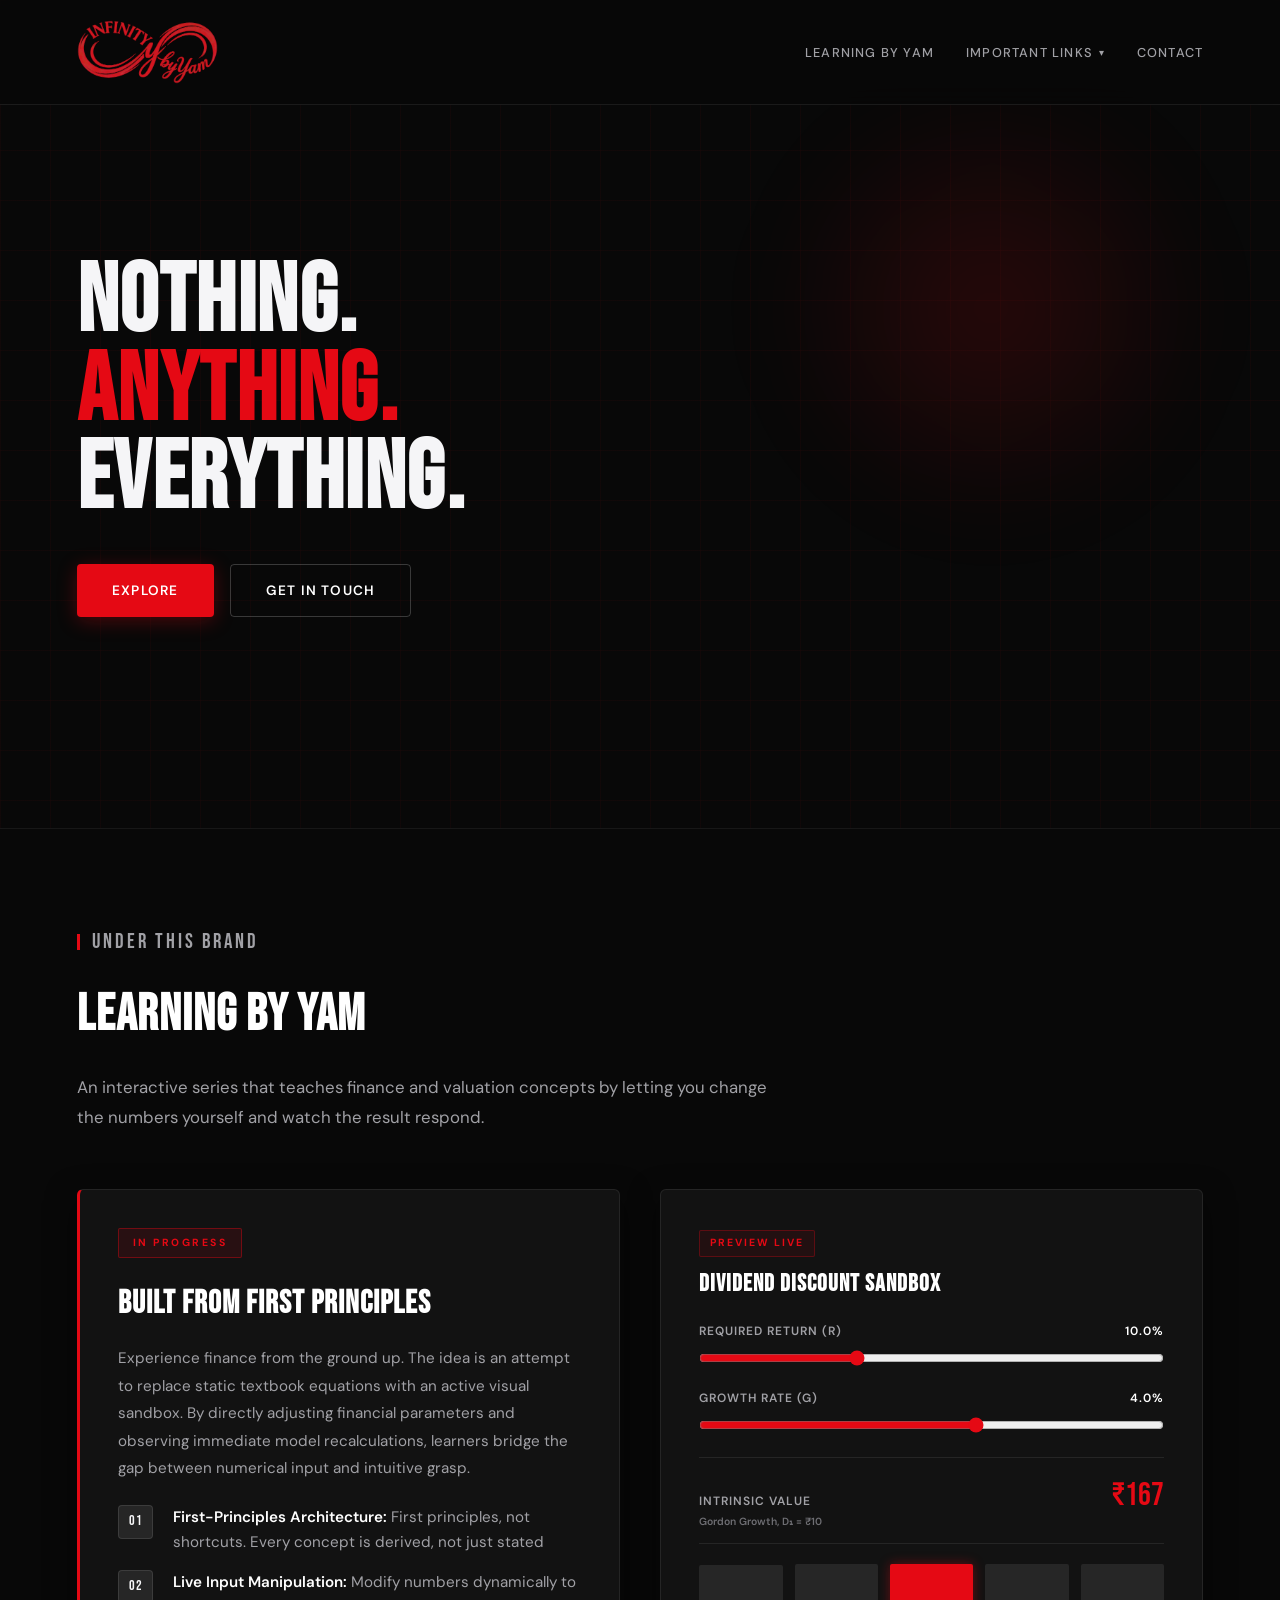
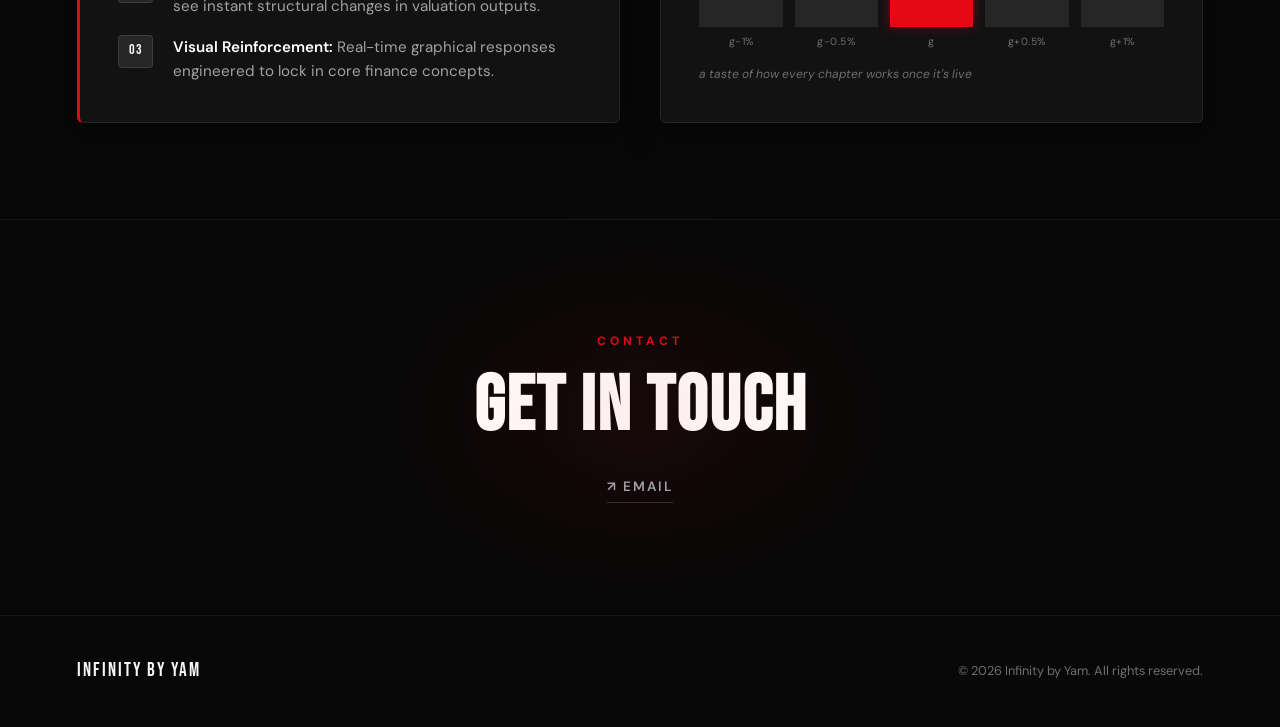
==== index.html @ 42ab6708 "Website Files" ====
<!DOCTYPE html>
<html lang="en">
<head>
<meta charset="UTF-8">
<meta name="viewport" content="width=device-width, initial-scale=1.0">
<title>Infinity by Yam</title>
<link rel="icon" type="image/png" sizes="32x32" href="favicon-32.png">
<link rel="icon" type="image/png" sizes="16x16" href="favicon-16.png">
<link rel="apple-touch-icon" sizes="180x180" href="favicon-180.png">
<link rel="preconnect" href="https://fonts.googleapis.com">
<link href="https://fonts.googleapis.com/css2?family=Bebas+Neue&family=DM+Sans:wght@300;400;500;600&display=swap" rel="stylesheet">
<style>
  *, *::before, *::after { box-sizing: border-box; margin: 0; padding: 0; }

  :root {
    --red: #E50914;
    --red-dark: #b00710;
    --black: #080808;
    --surface: #121212;
    --surface2: #1a1a1a;
    --surface3: #262626;
    --text: #f5f5f7;
    --muted: #a1a1a6;
    --faint: #6e6e73;
    color-scheme: dark;
  }

  html { scroll-behavior: smooth; scroll-padding-top: 96px; }

  body {
    background: var(--black);
    color: var(--text);
    font-family: 'DM Sans', sans-serif;
    font-size: 16px;
    line-height: 1.6;
    overflow-x: hidden;
  }

  a { -webkit-tap-highlight-color: transparent; }
  a:focus-visible, button:focus-visible { outline: 2px solid var(--red); outline-offset: 3px; }

  /* ── NAV ── */
  nav {
    position: fixed;
    top: 0; left: 0; right: 0;
    z-index: 100;
    display: flex;
    justify-content: space-between;
    align-items: center;
    padding: 1.25rem 6%;
    background: rgba(8,8,8,0.85);
    backdrop-filter: blur(12px);
    -webkit-backdrop-filter: blur(12px);
    border-bottom: 1px solid rgba(255,255,255,0.08);
  }

  .nav-logo {
    display: flex;
    align-items: center;
    gap: 0.6rem;
    text-decoration: none;
  }

  .nav-logo-img { height: 64px; width: auto; flex-shrink: 0; }

  .nav-links {
    display: flex;
    gap: 2rem;
    list-style: none;
  }

  .nav-links a {
    color: var(--muted);
    text-decoration: none;
    font-size: 0.8rem;
    font-weight: 500;
    letter-spacing: 1.2px;
    text-transform: uppercase;
    transition: color 0.2s ease;
  }

  .nav-links a:hover, .nav-links a:focus-visible { color: var(--text); }

  .nav-dropdown { position: relative; }

  .nav-dropdown-toggle {
    background: none;
    border: none;
    color: var(--muted);
    font-family: 'DM Sans', sans-serif;
    font-size: 0.8rem;
    font-weight: 500;
    letter-spacing: 1.2px;
    text-transform: uppercase;
    cursor: pointer;
    display: inline-flex;
    align-items: center;
    gap: 0.35rem;
    padding: 0;
    transition: color 0.2s ease;
  }

  .nav-dropdown-toggle:hover,
  .nav-dropdown-toggle:focus-visible,
  .nav-dropdown-toggle[aria-expanded="true"] { color: var(--text); }

  .nav-dropdown-caret {
    font-size: 0.6rem;
    transition: transform 0.2s ease;
  }

  .nav-dropdown-toggle[aria-expanded="true"] .nav-dropdown-caret { transform: rotate(180deg); }

  .nav-dropdown-menu {
    position: absolute;
    top: calc(100% + 14px);
    left: 50%;
    list-style: none;
    min-width: 200px;
    background: var(--surface2);
    border: 1px solid rgba(255,255,255,0.1);
    border-radius: 6px;
    padding: 0.4rem;
    box-shadow: 0 15px 35px rgba(0,0,0,0.6);
    opacity: 0;
    visibility: hidden;
    transform: translateX(-50%) translateY(-6px);
    transition: opacity 0.15s ease, transform 0.15s ease, visibility 0.15s;
    z-index: 200;
  }

  .nav-dropdown-menu.open {
    opacity: 1;
    visibility: visible;
    transform: translateX(-50%) translateY(0);
  }

  .nav-dropdown-menu li + li { margin-top: 0.15rem; }

  .nav-dropdown-menu a {
    display: block;
    padding: 0.55rem 0.75rem;
    border-radius: 4px;
    color: var(--muted);
    text-decoration: none;
    font-size: 0.78rem;
    font-weight: 500;
    letter-spacing: 0.3px;
    text-transform: none;
    white-space: nowrap;
    transition: background 0.15s ease, color 0.15s ease;
  }

  .nav-dropdown-menu a:hover,
  .nav-dropdown-menu a:focus-visible {
    background: rgba(229,9,20,0.12);
    color: #fff;
  }

  /* ── HERO ── */
  .hero {
    min-height: 92vh;
    position: relative;
    display: flex;
    align-items: center;
    padding: 8rem 6% 5rem;
    overflow: hidden;
  }

  .hero-grid {
    position: absolute;
    inset: 0;
    background-image:
      linear-gradient(rgba(229,9,20,0.04) 1px, transparent 1px),
      linear-gradient(90deg, rgba(229,9,20,0.04) 1px, transparent 1px);
    background-size: 50px 50px;
    z-index: 0;
  }

  .hero-accent {
    position: absolute;
    top: 10%;
    right: 5%;
    width: 450px;
    height: 450px;
    background: radial-gradient(circle, rgba(229,9,20,0.15) 0%, transparent 70%);
    z-index: 0;
    filter: blur(40px);
  }

  .hero-content {
    position: relative;
    z-index: 2;
    width: 100%;
  }

  .unified-text {
    font-family: 'DM Sans', sans-serif;
    font-style: normal;
    font-weight: 400;
    font-size: 0.95rem;
    line-height: 1.8;
    color: var(--muted);
    text-align: left;
  }

  .hero-stack {
    font-family: 'Bebas Neue', sans-serif;
    font-size: clamp(3rem, 7.5vw, 6rem);
    line-height: 0.92;
    letter-spacing: 1.5px;
    margin-bottom: 2.5rem;
  }

  .hero-stack .line { display: block; }
  .hero-stack .accent { color: var(--red); }

  .hero-btns { display: flex; flex-wrap: wrap; gap: 1rem; }

  .btn-primary, .btn-outline {
    display: inline-flex;
    align-items: center;
    gap: 0.5rem;
    padding: 0.9rem 2.2rem;
    font-family: 'DM Sans', sans-serif;
    font-size: 0.85rem;
    font-weight: 600;
    letter-spacing: 1.2px;
    text-transform: uppercase;
    text-decoration: none;
    cursor: pointer;
    border-radius: 4px;
    transition: all 0.2s ease;
  }

  .btn-primary {
    background: var(--red);
    color: #fff;
    border: none;
    box-shadow: 0 4px 20px rgba(229,9,20,0.3);
  }
  .btn-primary:hover { background: var(--red-dark); transform: translateY(-2px); box-shadow: 0 6px 25px rgba(229,9,20,0.4); }

  .btn-outline {
    background: transparent;
    color: #fff;
    border: 1.5px solid rgba(255,255,255,0.2);
  }
  .btn-outline:hover { border-color: #fff; background: rgba(255,255,255,0.05); transform: translateY(-2px); }

  /* ── SECTION LABEL ── */
  .section-label {
    font-family: 'Bebas Neue', sans-serif;
    font-size: 1.3rem;
    letter-spacing: 3px;
    color: var(--muted);
    margin-bottom: 1rem;
    display: flex;
    align-items: center;
    gap: 0.75rem;
    text-transform: uppercase;
  }

  .section-label::before {
    content: '';
    display: block;
    width: 3px;
    height: 1rem;
    background: var(--red);
    flex-shrink: 0;
  }

  /* ── LEARNING BY YAM ── */
  .learning-section { padding: 6rem 6%; border-top: 1px solid rgba(255,255,255,0.06); }

  .learning-grid {
    display: grid;
    grid-template-columns: 1fr 1fr;
    gap: 2.5rem;
    align-items: stretch;
  }

  .status-card {
    background: var(--surface);
    border: 1px solid rgba(255,255,255,0.08);
    border-left: 3px solid var(--red);
    padding: clamp(2rem, 3vw, 2.5rem);
    border-radius: 6px;
    box-shadow: 0 10px 30px rgba(0,0,0,0.5);
    display: flex;
    flex-direction: column;
    justify-content: space-between;
    height: 100%;
  }

  .status-badge {
    display: inline-block;
    border: 1px solid rgba(229,9,20,0.4);
    background: rgba(229,9,20,0.1);
    color: var(--red);
    font-size: 0.65rem;
    font-weight: 700;
    letter-spacing: 2.5px;
    text-transform: uppercase;
    padding: 0.35rem 0.85rem;
    margin-bottom: 1.25rem;
    border-radius: 2px;
    width: fit-content;
  }

  .status-card h3 {
    font-family: 'Bebas Neue', sans-serif;
    font-size: clamp(1.6rem, 2.5vw, 2.2rem);
    letter-spacing: 1px;
    margin-bottom: 1rem;
    color: #fff;
  }

  .learning-heading {
    font-family: 'Bebas Neue', sans-serif;
    font-size: clamp(2.2rem, 4vw, 3.5rem);
    letter-spacing: 1px;
    margin-bottom: 1rem;
    color: #fff;
  }

  .learning-intro {
    font-size: 1.05rem;
    color: var(--muted);
    line-height: 1.8;
    max-width: 700px;
    margin-bottom: 3.5rem;
  }

  .learning-points {
    list-style: none;
    display: flex;
    flex-direction: column;
    gap: 1rem;
  }

  .learning-points li {
    display: flex;
    gap: 1.2rem;
    align-items: flex-start;
  }

  .pt-num {
    flex-shrink: 0;
    background: var(--surface3);
    color: var(--text);
    font-family: 'Bebas Neue', sans-serif;
    font-size: 0.85rem;
    letter-spacing: 1px;
    padding: 0.3rem 0.6rem;
    border-radius: 4px;
    border: 1px solid rgba(255,255,255,0.1);
  }

  .learning-points li div {
    font-size: 0.95rem;
    color: var(--muted);
    line-height: 1.6;
  }

  .learning-points strong { color: #fff; font-weight: 600; }

  /* ── SANDBOX ── */
  .sandbox-card {
    background: var(--surface);
    border: 1px solid rgba(255,255,255,0.08);
    padding: clamp(2rem, 3vw, 2.5rem);
    display: flex;
    flex-direction: column;
    justify-content: space-between;
    gap: 1rem;
    border-radius: 6px;
    box-shadow: 0 10px 30px rgba(0,0,0,0.5);
    height: 100%;
  }

  .sandbox-eyebrow {
    display: inline-block;
    font-size: 0.65rem;
    font-weight: 700;
    letter-spacing: 2px;
    text-transform: uppercase;
    color: var(--red);
    background: rgba(229,9,20,0.08);
    border: 1px solid rgba(229,9,20,0.3);
    padding: 0.25rem 0.6rem;
    margin-bottom: 0.5rem;
    border-radius: 2px;
    width: fit-content;
  }

  .sandbox-card h3 {
    font-family: 'Bebas Neue', sans-serif;
    font-size: 1.5rem;
    letter-spacing: 1px;
    color: #fff;
    margin-bottom: 0.2rem;
  }

  .sandbox-control label {
    display: flex;
    justify-content: space-between;
    font-size: 0.75rem;
    font-weight: 600;
    letter-spacing: 1px;
    text-transform: uppercase;
    color: var(--muted);
    margin-bottom: 0.4rem;
  }

  .sandbox-control label span { color: #fff; font-variant-numeric: tabular-nums; }

  .sandbox-control input[type="range"] {
    width: 100%;
    accent-color: var(--red);
    cursor: pointer;
  }

  .sandbox-output {
    display: flex;
    justify-content: space-between;
    align-items: baseline;
    border-top: 1px solid rgba(255,255,255,0.08);
    border-bottom: 1px solid rgba(255,255,255,0.08);
    padding: 0.8rem 0;
  }

  .sandbox-output-label {
    font-size: 0.75rem;
    font-weight: 600;
    letter-spacing: 1px;
    text-transform: uppercase;
    color: var(--muted);
  }

  .sandbox-output-label small {
    display: block;
    font-size: 0.65rem;
    text-transform: none;
    letter-spacing: 0;
    margin-top: 0.15rem;
    color: var(--faint);
  }

  .sandbox-output-value {
    font-family: 'Bebas Neue', sans-serif;
    font-size: 2rem;
    color: var(--red);
    font-variant-numeric: tabular-nums;
  }

  .sandbox-bars { display: flex; align-items: flex-end; gap: 0.75rem; height: 90px; padding-top: 0.2rem; }

  .bar-col {
    flex: 1;
    display: flex;
    flex-direction: column;
    align-items: center;
    justify-content: flex-end;
    height: 100%;
    gap: 0.4rem;
  }

  .bar {
    width: 100%;
    background: var(--surface3);
    min-height: 4px;
    border-radius: 2px 2px 0 0;
    transition: height 0.2s ease, background 0.2s ease;
  }

  .bar-col.current .bar { background: var(--red); box-shadow: 0 0 12px rgba(229,9,20,0.4); }
  .bar-col span { font-size: 0.65rem; color: var(--faint); letter-spacing: 0.5px; }

  .sandbox-note { font-size: 0.75rem; color: var(--faint); line-height: 1.4; font-style: italic; }

  @media (max-width: 900px) {
    .learning-grid { grid-template-columns: 1fr; }
  }

  /* ── CONTACT ── */
  .contact-section {
    padding: 7rem 6%;
    text-align: center;
    position: relative;
    overflow: hidden;
    border-top: 1px solid rgba(255,255,255,0.06);
  }

  .contact-section::before {
    content: '';
    position: absolute;
    top: 50%; left: 50%;
    transform: translate(-50%, -50%);
    width: 500px;
    height: 300px;
    background: radial-gradient(ellipse, rgba(229,9,20,0.1) 0%, transparent 70%);
    pointer-events: none;
    filter: blur(50px);
  }

  .contact-pre {
    font-size: 0.75rem;
    font-weight: 700;
    letter-spacing: 4px;
    text-transform: uppercase;
    color: var(--red);
    margin-bottom: 1.25rem;
  }

  .contact-headline {
    font-family: 'Bebas Neue', sans-serif;
    font-size: clamp(2.8rem, 6vw, 5rem);
    line-height: 0.95;
    margin-bottom: 2rem;
    letter-spacing: 2px;
    color: #fff;
  }

  .contact-links {
    position: relative;
    display: flex;
    justify-content: center;
    gap: 2rem;
    flex-wrap: wrap;
  }

  .contact-link {
    display: inline-flex;
    align-items: center;
    gap: 0.5rem;
    font-size: 0.85rem;
    font-weight: 600;
    letter-spacing: 2px;
    text-transform: uppercase;
    color: var(--muted);
    text-decoration: none;
    padding-bottom: 0.3rem;
    border-bottom: 1px solid rgba(255,255,255,0.15);
    transition: all 0.2s ease;
  }

  .contact-link:hover, .contact-link:focus-visible { color: #fff; border-color: #fff; }

  /* ── FOOTER ── */
  footer {
    padding: 2.5rem 6%;
    border-top: 1px solid rgba(255,255,255,0.06);
    display: flex;
    justify-content: space-between;
    align-items: center;
    flex-wrap: wrap;
    gap: 1rem;
  }

  .footer-logo {
    font-family: 'Bebas Neue', sans-serif;
    font-size: 1.2rem;
    color: var(--text);
    letter-spacing: 2px;
  }

  .footer-copy {
    font-size: 0.8rem;
    color: var(--faint);
  }

  /* ── RESPONSIVE ── */
  @media (max-width: 768px) {
    /* Stack logo and links vertically on mobile so they aren't cramped */
    nav {
      flex-direction: column;
      gap: 0.75rem;
      padding: 1rem 5%;
    }
    
    .nav-logo-img { 
      height: 48px; /* Slightly smaller logo for mobile */
    }

    .nav-links {
      gap: 1.25rem;
    }

    .nav-links a, .nav-dropdown-toggle {
      font-size: 0.72rem;
      letter-spacing: 0.8px;
    }

    /* Reduce excessive vertical spacing on phone screens */
    .hero {
      padding: 7rem 5% 4rem; /* Cuts down the massive top/bottom gaps */
    }

    .page-wrap {
      padding: 5rem 5% 4rem;
    }

    .contact-section {
      padding: 4rem 5%;
    }
  }
</style>
</head>
<body>


<!-- NAV -->
<nav>
  <a href="#" class="nav-logo">
    <img class="nav-logo-img" src="nav-mark.png" alt="Infinity by Yam">
  </a>
  <ul class="nav-links">
    <li><a href="Learning/">Learning by Yam</a></li>
    <li class="nav-dropdown">
      <button type="button" class="nav-dropdown-toggle" id="valuation-toggle" aria-haspopup="true" aria-expanded="false">
        Important Links <span class="nav-dropdown-caret">▾</span>
      </button>
      <ul class="nav-dropdown-menu" id="valuation-menu">
        <li><a href="https://www.screener.in/" target="_blank" rel="noopener">Screener.in</a></li>
        <li><a href="https://valueinvesting.io/" target="_blank" rel="noopener">ValueInvesting.io</a></li>
        <li><a href="https://tradingeconomics.com/" target="_blank" rel="noopener">TradingEconomics.com</a></li>
      </ul>
    </li>
    <li><a href="#contact">Contact</a></li>
  </ul>
</nav>

<script>
  (function () {
    var toggle = document.getElementById('valuation-toggle');
    var menu = document.getElementById('valuation-menu');

    function closeMenu() {
      menu.classList.remove('open');
      toggle.setAttribute('aria-expanded', 'false');
    }
    function openMenu() {
      menu.classList.add('open');
      toggle.setAttribute('aria-expanded', 'true');
    }

    toggle.addEventListener('click', function (e) {
      e.stopPropagation();
      if (menu.classList.contains('open')) { closeMenu(); } else { openMenu(); }
    });
    document.addEventListener('click', function (e) {
      if (!menu.contains(e.target) && e.target !== toggle) { closeMenu(); }
    });
    document.addEventListener('keydown', function (e) {
      if (e.key === 'Escape') { closeMenu(); }
    });
  })();
</script>

<!-- HERO -->
<section class="hero">
  <div class="hero-grid"></div>
  <div class="hero-accent"></div>
  <div class="hero-content">
    <h1 class="hero-stack">
      <span class="line">NOTHING.</span>
      <span class="line accent">ANYTHING.</span>
      <span class="line">EVERYTHING.</span>
    </h1>
    <div class="hero-btns">
      <a href="#learning" class="btn-primary">Explore</a>
      <a href="#contact" class="btn-outline">Get In Touch</a>
    </div>
  </div>
</section>

<!-- LEARNING BY YAM -->
<section class="learning-section" id="learning">
  <div class="section-label">Under this brand</div>
  <h2 class="learning-heading">
  <a href="Learning/" style="color: inherit; text-decoration: none; transition: color 0.2s ease;" onmouseover="this.style.color='var(--red)'" onmouseout="this.style.color='inherit'">Learning by Yam</a>
</h2>
  <p class="learning-intro">An interactive series that teaches finance and valuation concepts by letting you change the numbers yourself and watch the result respond.</p>

  <div class="learning-grid">
    <div class="status-card">
      <div>
        <div class="status-badge">In Progress</div>
        <h3>Built from first principles</h3>
        <p class="unified-text">Experience finance from the ground up. The idea is an attempt to replace static textbook equations with an active visual sandbox. By directly adjusting financial parameters and observing immediate model recalculations, learners bridge the gap between numerical input and intuitive grasp.</p>
      </div>
      <ol class="learning-points">
        <li><span class="pt-num">01</span><div><strong>First-Principles Architecture:</strong> First principles, not shortcuts. Every concept is derived, not just stated</div></li>
        <li><span class="pt-num">02</span><div><strong>Live Input Manipulation:</strong> Modify numbers dynamically to see instant structural changes in valuation outputs.</div></li>
        <li><span class="pt-num">03</span><div><strong>Visual Reinforcement:</strong> Real-time graphical responses engineered to lock in core finance concepts.</div></li>
      </ol>
    </div>

    <div class="sandbox-card">
      <div>
        <div class="sandbox-eyebrow">Preview Live</div>
        <h3>Dividend Discount Sandbox</h3>
      </div>

      <div class="sandbox-control">
        <label for="r-slider">Required Return (r) <span id="r-value">10.0%</span></label>
        <input type="range" id="r-slider" min="8" max="14" step="0.5" value="10">
      </div>

      <div class="sandbox-control">
        <label for="g-slider">Growth Rate (g) <span id="g-value">4.0%</span></label>
        <input type="range" id="g-slider" min="1" max="6" step="0.5" value="4">
      </div>

      <div class="sandbox-output">
        <span class="sandbox-output-label">Intrinsic Value <small>Gordon Growth, D₁ = ₹10</small></span>
        <span class="sandbox-output-value" id="output-value">₹0</span>
      </div>

      <div class="sandbox-bars" id="sandbox-bars">
        <div class="bar-col"><div class="bar" id="bar0"></div><span>g−1%</span></div>
        <div class="bar-col"><div class="bar" id="bar1"></div><span>g−0.5%</span></div>
        <div class="bar-col current"><div class="bar" id="bar2"></div><span>g</span></div>
        <div class="bar-col"><div class="bar" id="bar3"></div><span>g+0.5%</span></div>
        <div class="bar-col"><div class="bar" id="bar4"></div><span>g+1%</span></div>
      </div>

      <p class="sandbox-note">a taste of how every chapter works once it's live</p>
    </div>
  </div>
</section>

<script>
  (function () {
    var rSlider = document.getElementById('r-slider');
    var gSlider = document.getElementById('g-slider');
    var rValue = document.getElementById('r-value');
    var gValue = document.getElementById('g-value');
    var outputValue = document.getElementById('output-value');
    var D1 = 10;
    var offsets = [-1, -0.5, 0, 0.5, 1];
    var bars = offsets.map(function (_, i) { return document.getElementById('bar' + i); });

    function fmtPct(n) { return n.toFixed(1) + '%'; }
    function fmtCurrency(n) { return '₹' + n.toFixed(0); }

    function calc() {
      var r = parseFloat(rSlider.value) / 100;
      var g = parseFloat(gSlider.value) / 100;

      rValue.textContent = fmtPct(r * 100);
      gValue.textContent = fmtPct(g * 100);

      var current = D1 / (r - g);
      outputValue.textContent = fmtCurrency(current);

      var values = offsets.map(function (off) {
        var gg = g + off / 100;
        return D1 / (r - gg);
      });
      var max = Math.max.apply(null, values);

      values.forEach(function (v, i) {
        var pct = Math.max(4, (v / max) * 100);
        bars[i].style.height = pct + '%';
      });
    }

    rSlider.addEventListener('input', calc);
    gSlider.addEventListener('input', calc);
    calc();
  })();
</script>

<!-- CONTACT -->
<section class="contact-section" id="contact">
  <p class="contact-pre">Contact</p>
  <h2 class="contact-headline">Get in touch</h2>
  <div class="contact-links">
    <a href="mailto:infinitybyyam@gmail.com" class="contact-link">↗ Email</a>
  </div>
</section>

<!-- FOOTER -->
<footer>
  <div class="footer-logo">INFINITY BY YAM</div>
  <div class="footer-copy">© 2026 Infinity by Yam. All rights reserved.</div>
</footer>

</body>
</html>
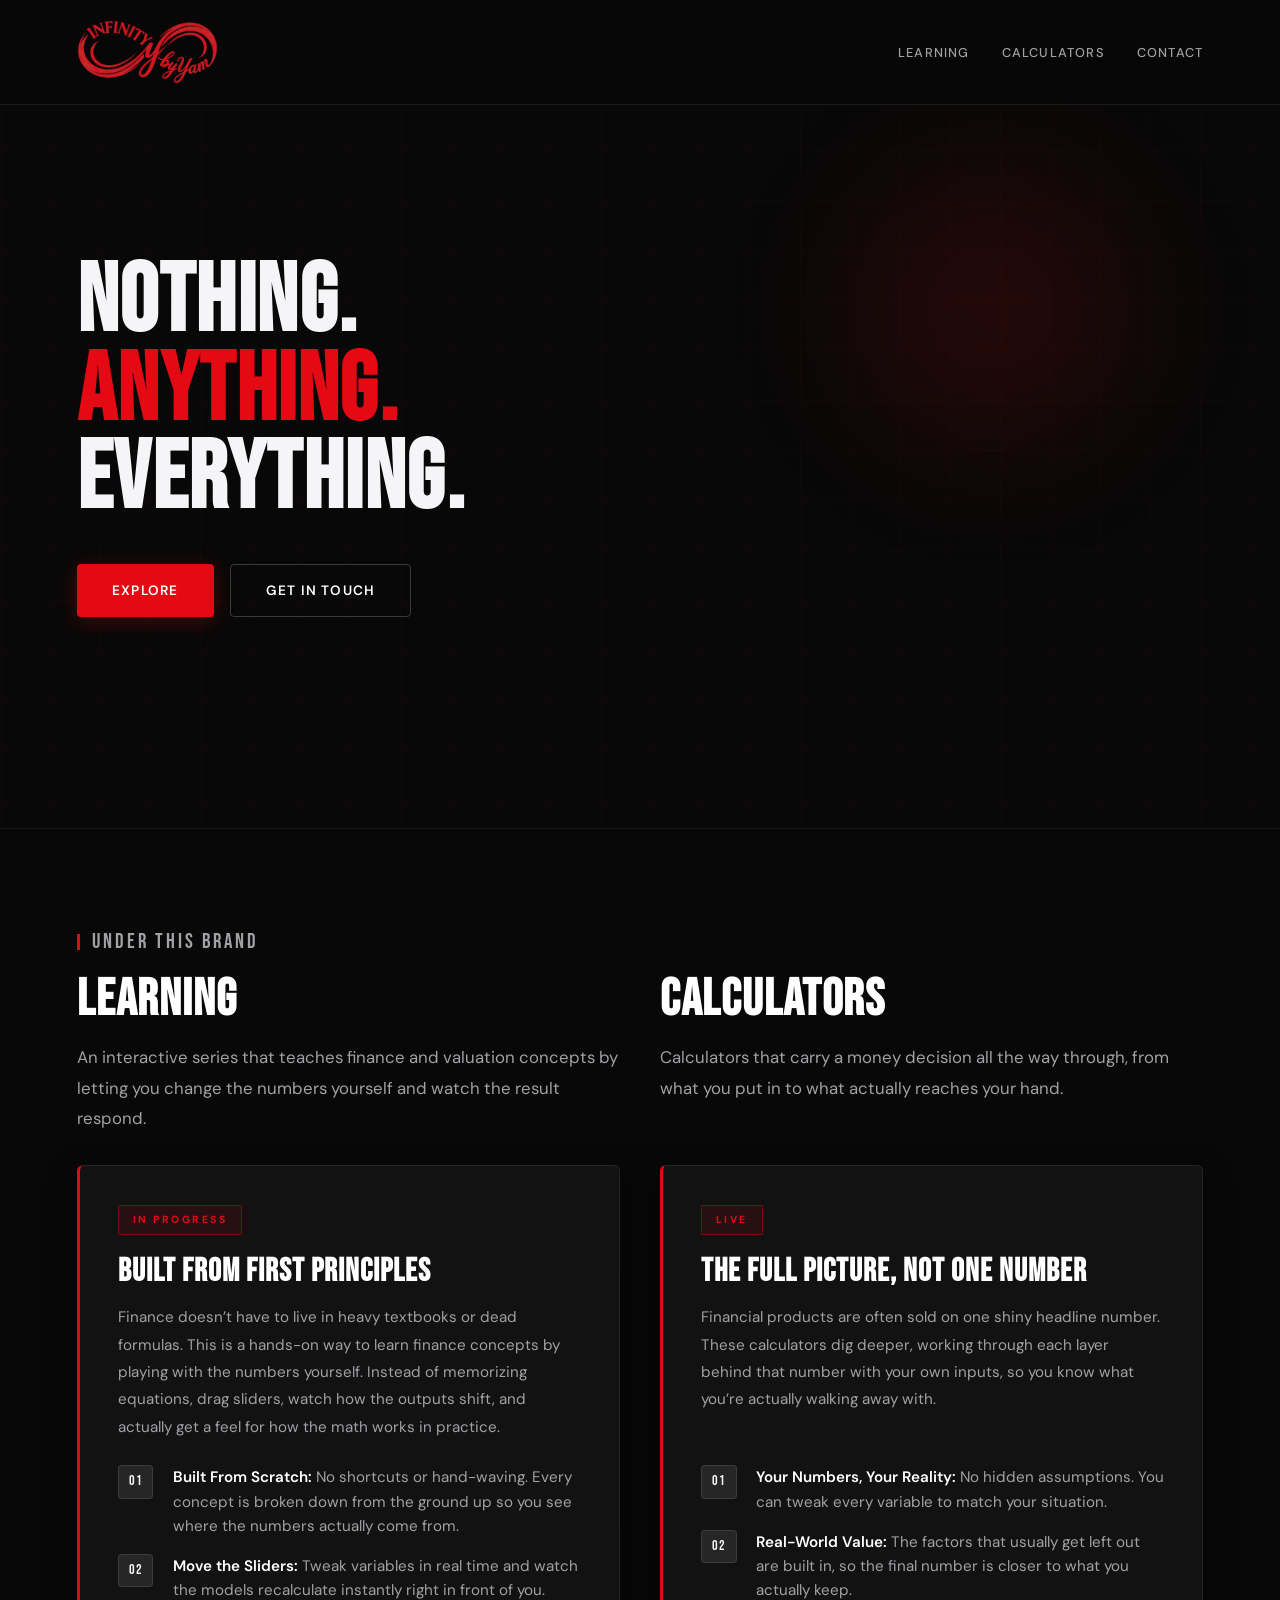
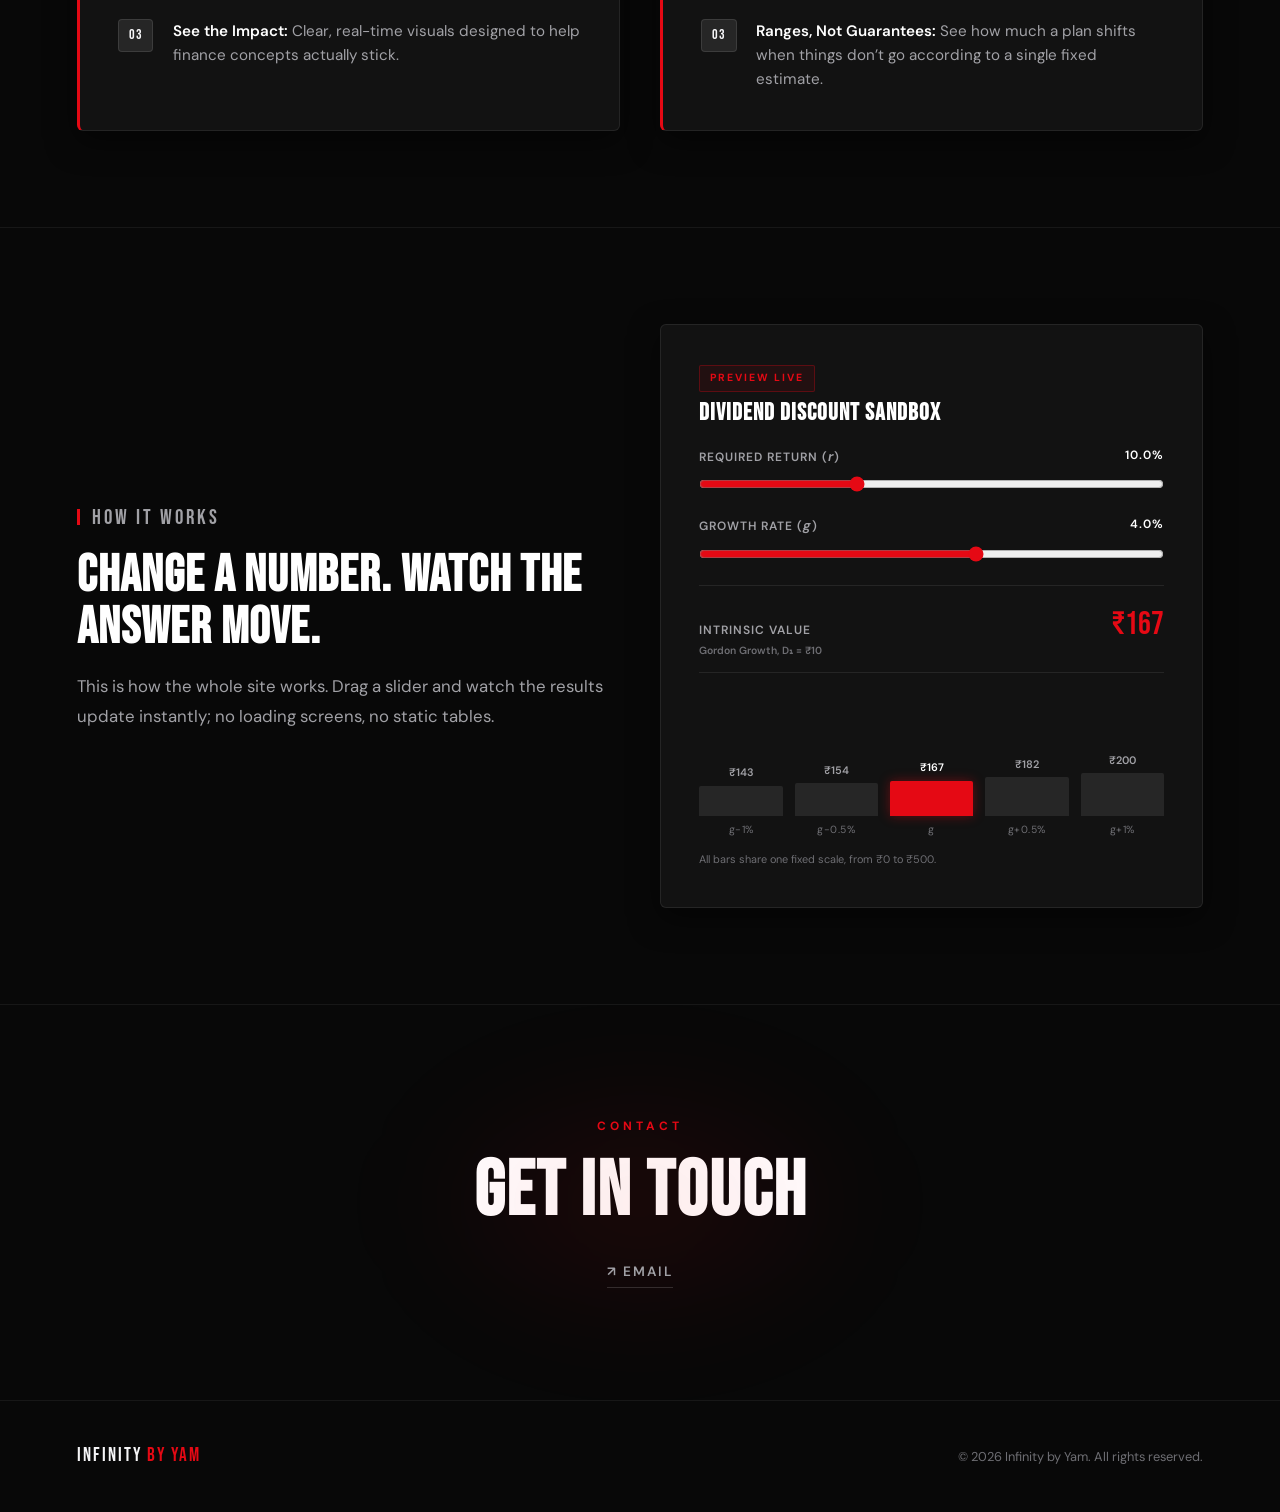
==== commit 698639f5: "Add files via upload" ====
--- a/index.html
+++ b/index.html
@@ -4,6 +4,21 @@
 <meta charset="UTF-8">
 <meta name="viewport" content="width=device-width, initial-scale=1.0">
 <title>Infinity by Yam</title>
+<meta name="description" content="Interactive finance lessons and money calculators. Change the numbers yourself and watch the answer move.">
+<meta property="og:type" content="website">
+<meta property="og:site_name" content="Infinity by Yam">
+<meta property="og:title" content="Infinity by Yam">
+<meta property="og:description" content="Interactive finance lessons and money calculators. Change the numbers yourself and watch the answer move.">
+<meta property="og:url" content="https://infinitybyyam.github.io/">
+<meta property="og:image" content="https://infinitybyyam.github.io/nav-mark.png">
+<meta property="og:image:width" content="1600">
+<meta property="og:image:height" content="724">
+<meta property="og:image:alt" content="Infinity by Yam logo">
+<meta name="twitter:card" content="summary_large_image">
+<meta name="twitter:title" content="Infinity by Yam">
+<meta name="twitter:description" content="Interactive finance lessons and money calculators. Change the numbers yourself and watch the answer move.">
+<meta name="twitter:image" content="https://infinitybyyam.github.io/nav-mark.png">
+<link rel="canonical" href="https://infinitybyyam.github.io/">
 <link rel="icon" type="image/png" sizes="32x32" href="favicon-32.png">
 <link rel="icon" type="image/png" sizes="16x16" href="favicon-16.png">
 <link rel="apple-touch-icon" sizes="180x180" href="favicon-180.png">
@@ -25,7 +40,9 @@
     color-scheme: dark;
   }
 
-  html { scroll-behavior: smooth; scroll-padding-top: 96px; }
+  /* Anchor jumps stop just below the fixed header. The script at the end of
+     the page measures the real header height and updates --nav-h. */
+  html { --nav-h: 106px; scroll-behavior: smooth; scroll-padding-top: calc(var(--nav-h) + 16px); }
 
   body {
     background: var(--black);
@@ -80,82 +97,6 @@
   }
 
   .nav-links a:hover, .nav-links a:focus-visible { color: var(--text); }
-
-  .nav-dropdown { position: relative; }
-
-  .nav-dropdown-toggle {
-    background: none;
-    border: none;
-    color: var(--muted);
-    font-family: 'DM Sans', sans-serif;
-    font-size: 0.8rem;
-    font-weight: 500;
-    letter-spacing: 1.2px;
-    text-transform: uppercase;
-    cursor: pointer;
-    display: inline-flex;
-    align-items: center;
-    gap: 0.35rem;
-    padding: 0;
-    transition: color 0.2s ease;
-  }
-
-  .nav-dropdown-toggle:hover,
-  .nav-dropdown-toggle:focus-visible,
-  .nav-dropdown-toggle[aria-expanded="true"] { color: var(--text); }
-
-  .nav-dropdown-caret {
-    font-size: 0.6rem;
-    transition: transform 0.2s ease;
-  }
-
-  .nav-dropdown-toggle[aria-expanded="true"] .nav-dropdown-caret { transform: rotate(180deg); }
-
-  .nav-dropdown-menu {
-    position: absolute;
-    top: calc(100% + 14px);
-    left: 50%;
-    list-style: none;
-    min-width: 200px;
-    background: var(--surface2);
-    border: 1px solid rgba(255,255,255,0.1);
-    border-radius: 6px;
-    padding: 0.4rem;
-    box-shadow: 0 15px 35px rgba(0,0,0,0.6);
-    opacity: 0;
-    visibility: hidden;
-    transform: translateX(-50%) translateY(-6px);
-    transition: opacity 0.15s ease, transform 0.15s ease, visibility 0.15s;
-    z-index: 200;
-  }
-
-  .nav-dropdown-menu.open {
-    opacity: 1;
-    visibility: visible;
-    transform: translateX(-50%) translateY(0);
-  }
-
-  .nav-dropdown-menu li + li { margin-top: 0.15rem; }
-
-  .nav-dropdown-menu a {
-    display: block;
-    padding: 0.55rem 0.75rem;
-    border-radius: 4px;
-    color: var(--muted);
-    text-decoration: none;
-    font-size: 0.78rem;
-    font-weight: 500;
-    letter-spacing: 0.3px;
-    text-transform: none;
-    white-space: nowrap;
-    transition: background 0.15s ease, color 0.15s ease;
-  }
-
-  .nav-dropdown-menu a:hover,
-  .nav-dropdown-menu a:focus-visible {
-    background: rgba(229,9,20,0.12);
-    color: #fff;
-  }
 
   /* ── HERO ── */
   .hero {
@@ -311,6 +252,7 @@
   .status-card h3 {
     font-family: 'Bebas Neue', sans-serif;
     font-size: clamp(1.6rem, 2.5vw, 2.2rem);
+    line-height: 1.05;
     letter-spacing: 1px;
     margin-bottom: 1rem;
     color: #fff;
@@ -319,6 +261,7 @@
   .learning-heading {
     font-family: 'Bebas Neue', sans-serif;
     font-size: clamp(2.2rem, 4vw, 3.5rem);
+    line-height: 1.02;
     letter-spacing: 1px;
     margin-bottom: 1rem;
     color: #fff;
@@ -397,6 +340,7 @@
   .sandbox-card h3 {
     font-family: 'Bebas Neue', sans-serif;
     font-size: 1.5rem;
+    line-height: 1.1;
     letter-spacing: 1px;
     color: #fff;
     margin-bottom: 0.2rem;
@@ -413,7 +357,9 @@
     margin-bottom: 0.4rem;
   }
 
-  .sandbox-control label span { color: #fff; font-variant-numeric: tabular-nums; }
+  .sandbox-control label .val { color: #fff; font-variant-numeric: tabular-nums; }
+  /* keep the maths symbols r and g lowercase inside the capitalised label */
+  .sandbox-control label .sym { text-transform: none; font-style: italic; font-size: 0.85rem; }
 
   .sandbox-control input[type="range"] {
     width: 100%;
@@ -454,7 +400,7 @@
     font-variant-numeric: tabular-nums;
   }
 
-  .sandbox-bars { display: flex; align-items: flex-end; gap: 0.75rem; height: 90px; padding-top: 0.2rem; }
+  .sandbox-bars { display: flex; align-items: flex-end; gap: 0.75rem; height: 150px; padding-top: 1.3rem; }
 
   .bar-col {
     flex: 1;
@@ -474,13 +420,57 @@
     transition: height 0.2s ease, background 0.2s ease;
   }
 
+  .bar-track { position: relative; flex: 1; width: 100%; min-height: 0; }
+  .bar-track .bar { position: absolute; left: 0; right: 0; bottom: 0; }
+
   .bar-col.current .bar { background: var(--red); box-shadow: 0 0 12px rgba(229,9,20,0.4); }
-  .bar-col span { font-size: 0.65rem; color: var(--faint); letter-spacing: 0.5px; }
-
-  .sandbox-note { font-size: 0.75rem; color: var(--faint); line-height: 1.4; font-style: italic; }
+  .bar-col > span { font-size: 0.65rem; color: var(--faint); letter-spacing: 0.5px; white-space: nowrap; }
+
+  /* rupee value printed just above each bar */
+  .bar-val {
+    position: absolute;
+    bottom: 100%;
+    left: 50%;
+    transform: translateX(-50%);
+    margin-bottom: 0.25rem;
+    font-size: 0.68rem;
+    font-weight: 600;
+    font-style: normal;
+    color: var(--muted);
+    white-space: nowrap;
+    font-variant-numeric: tabular-nums;
+  }
+  .bar-col.current .bar-val { color: #fff; }
+  /* a bar taller than the chart's ceiling is drawn full height with a fading top */
+  .bar.capped { background-image: linear-gradient(to bottom, rgba(8,8,8,0.85), transparent 35%); }
+
+  .sandbox-scale { font-size: 0.68rem; color: var(--faint); margin-top: -0.25rem; }
+
+  /* Learning and Calculators side by side: both columns share the same rows
+     (heading, intro, card text, card list) so the two panels match in size
+     and their numbered lists start on the same line. */
+  .brand-grid { grid-template-rows: auto auto auto 1fr; row-gap: 0; }
+  .brand-col { display: grid; grid-row: span 4; grid-template-rows: subgrid; min-width: 0; }
+  .brand-col .learning-intro { margin-bottom: 2rem; }
+  .brand-col .status-card {
+    grid-row: span 2;
+    display: grid;
+    grid-template-rows: subgrid;
+    grid-template-columns: minmax(0, 1fr);
+    justify-content: normal;
+    row-gap: 1.5rem;
+    height: auto;
+  }
+  .brand-col .learning-points { align-self: start; }
+
+  .preview-text { align-self: center; min-width: 0; }
+  .preview-text .learning-intro { margin-bottom: 0; }
 
   @media (max-width: 900px) {
     .learning-grid { grid-template-columns: 1fr; }
+    .brand-grid { grid-template-rows: none; row-gap: 2.5rem; }
+    .brand-col { display: flex; flex-direction: column; grid-row: auto; }
+    .brand-col .status-card { display: flex; flex-direction: column; justify-content: flex-start; }
   }
 
   /* ── CONTACT ── */
@@ -564,6 +554,7 @@
     color: var(--text);
     letter-spacing: 2px;
   }
+  .footer-logo span { color: var(--red); }
 
   .footer-copy {
     font-size: 0.8rem;
@@ -572,38 +563,47 @@
 
   /* ── RESPONSIVE ── */
   @media (max-width: 768px) {
-    /* Stack logo and links vertically on mobile so they aren't cramped */
+    /* Logo and links stay on one row so the fixed header stays short */
     nav {
-      flex-direction: column;
-      gap: 0.75rem;
-      padding: 1rem 5%;
+      flex-wrap: wrap;
+      gap: 0.4rem 1rem;
+      padding: 0.75rem 5%;
     }
-    
-    .nav-logo-img { 
-      height: 48px; /* Slightly smaller logo for mobile */
-    }
+
+    .nav-logo-img { height: 48px; }
 
     .nav-links {
       gap: 1.25rem;
+      flex-wrap: wrap;
+      justify-content: flex-end;
+      row-gap: 0.3rem;
     }
 
-    .nav-links a, .nav-dropdown-toggle {
+    .nav-links a {
+      white-space: nowrap;
       font-size: 0.72rem;
       letter-spacing: 0.8px;
     }
 
-    /* Reduce excessive vertical spacing on phone screens */
+    /* Hero starts just below the header instead of a fixed large gap */
     .hero {
-      padding: 7rem 5% 4rem; /* Cuts down the massive top/bottom gaps */
-    }
-
-    .page-wrap {
-      padding: 5rem 5% 4rem;
+      padding: calc(var(--nav-h) + 3rem) 5% 4rem;
     }
 
     .contact-section {
       padding: 4rem 5%;
     }
+  }
+
+  @media (max-width: 480px) {
+    nav { padding: 0.6rem 5%; gap: 0.3rem 0.75rem; }
+    .nav-logo-img { height: 36px; }
+    .nav-links { gap: 0.9rem; }
+    .nav-links a { font-size: 0.68rem; letter-spacing: 0.6px; }
+
+    /* a little more room for text inside the cards on phones */
+    .status-card, .sandbox-card { padding: 1.5rem 1.25rem; }
+    .sandbox-bars { gap: 0.5rem; }
   }
 </style>
 </head>
@@ -616,47 +616,11 @@
     <img class="nav-logo-img" src="nav-mark.png" alt="Infinity by Yam">
   </a>
   <ul class="nav-links">
-    <li><a href="Learning/">Learning by Yam</a></li>
-    <li class="nav-dropdown">
-      <button type="button" class="nav-dropdown-toggle" id="valuation-toggle" aria-haspopup="true" aria-expanded="false">
-        Important Links <span class="nav-dropdown-caret">▾</span>
-      </button>
-      <ul class="nav-dropdown-menu" id="valuation-menu">
-        <li><a href="https://www.screener.in/" target="_blank" rel="noopener">Screener.in</a></li>
-        <li><a href="https://valueinvesting.io/" target="_blank" rel="noopener">ValueInvesting.io</a></li>
-        <li><a href="https://tradingeconomics.com/" target="_blank" rel="noopener">TradingEconomics.com</a></li>
-      </ul>
-    </li>
+    <li><a href="https://infinitybyyam.github.io/Learning/">Learning</a></li>
+    <li><a href="https://infinitybyyam.github.io/Calculators/">Calculators</a></li>
     <li><a href="#contact">Contact</a></li>
   </ul>
 </nav>
-
-<script>
-  (function () {
-    var toggle = document.getElementById('valuation-toggle');
-    var menu = document.getElementById('valuation-menu');
-
-    function closeMenu() {
-      menu.classList.remove('open');
-      toggle.setAttribute('aria-expanded', 'false');
-    }
-    function openMenu() {
-      menu.classList.add('open');
-      toggle.setAttribute('aria-expanded', 'true');
-    }
-
-    toggle.addEventListener('click', function (e) {
-      e.stopPropagation();
-      if (menu.classList.contains('open')) { closeMenu(); } else { openMenu(); }
-    });
-    document.addEventListener('click', function (e) {
-      if (!menu.contains(e.target) && e.target !== toggle) { closeMenu(); }
-    });
-    document.addEventListener('keydown', function (e) {
-      if (e.key === 'Escape') { closeMenu(); }
-    });
-  })();
-</script>
 
 <!-- HERO -->
 <section class="hero">
@@ -675,28 +639,57 @@
   </div>
 </section>
 
-<!-- LEARNING BY YAM -->
+<!-- LEARNING AND CALCULATORS -->
 <section class="learning-section" id="learning">
   <div class="section-label">Under this brand</div>
-  <h2 class="learning-heading">
-  <a href="Learning/" style="color: inherit; text-decoration: none; transition: color 0.2s ease;" onmouseover="this.style.color='var(--red)'" onmouseout="this.style.color='inherit'">Learning by Yam</a>
-</h2>
-  <p class="learning-intro">An interactive series that teaches finance and valuation concepts by letting you change the numbers yourself and watch the result respond.</p>
-
+  <div class="learning-grid brand-grid">
+    <div class="brand-col">
+      <h2 class="learning-heading">
+      <a href="https://infinitybyyam.github.io/Learning/" style="color: inherit; text-decoration: none; transition: color 0.2s ease;" onmouseover="this.style.color='var(--red)'" onmouseout="this.style.color='inherit'">Learning</a>
+    </h2>
+      <p class="learning-intro">An interactive series that teaches finance and valuation concepts by letting you change the numbers yourself and watch the result respond.</p>
+      <div class="status-card">
+        <div>
+          <div class="status-badge">In Progress</div>
+          <h3>Built from first principles</h3>
+          <p class="unified-text">Finance doesn’t have to live in heavy textbooks or dead formulas. This is a hands-on way to learn finance concepts by playing with the numbers yourself. Instead of memorizing equations, drag sliders, watch how the outputs shift, and actually get a feel for how the math works in practice.</p>
+        </div>
+        <ol class="learning-points">
+          <li><span class="pt-num">01</span><div><strong>Built From Scratch:</strong> No shortcuts or hand-waving. Every concept is broken down from the ground up so you see where the numbers actually come from.</div></li>
+          <li><span class="pt-num">02</span><div><strong>Move the Sliders:</strong> Tweak variables in real time and watch the models recalculate instantly right in front of you.</div></li>
+          <li><span class="pt-num">03</span><div><strong>See the Impact:</strong> Clear, real-time visuals designed to help finance concepts actually stick.</div></li>
+        </ol>
+      </div>
+    </div>
+    <div class="brand-col" id="calculators">
+      <h2 class="learning-heading">
+      <a href="https://infinitybyyam.github.io/Calculators/" style="color: inherit; text-decoration: none; transition: color 0.2s ease;" onmouseover="this.style.color='var(--red)'" onmouseout="this.style.color='inherit'">Calculators</a>
+    </h2>
+      <p class="learning-intro">Calculators that carry a money decision all the way through, from what you put in to what actually reaches your hand.</p>
+      <div class="status-card">
+        <div>
+          <div class="status-badge">Live</div>
+          <h3>The full picture, not one number</h3>
+          <p class="unified-text">Financial products are often sold on one shiny headline number. These calculators dig deeper, working through each layer behind that number with your own inputs, so you know what you’re actually walking away with.</p>
+        </div>
+        <ol class="learning-points">
+          <li><span class="pt-num">01</span><div><strong>Your Numbers, Your Reality:</strong> No hidden assumptions. You can tweak every variable to match your situation.</div></li>
+          <li><span class="pt-num">02</span><div><strong>Real-World Value:</strong> The factors that usually get left out are built in, so the final number is closer to what you actually keep.</div></li>
+          <li><span class="pt-num">03</span><div><strong>Ranges, Not Guarantees:</strong> See how much a plan shifts when things don’t go according to a single fixed estimate.</div></li>
+        </ol>
+      </div>
+    </div>
+  </div>
+</section>
+
+<!-- INTERACTIVE PREVIEW -->
+<section class="learning-section" id="preview">
   <div class="learning-grid">
-    <div class="status-card">
-      <div>
-        <div class="status-badge">In Progress</div>
-        <h3>Built from first principles</h3>
-        <p class="unified-text">Experience finance from the ground up. The idea is an attempt to replace static textbook equations with an active visual sandbox. By directly adjusting financial parameters and observing immediate model recalculations, learners bridge the gap between numerical input and intuitive grasp.</p>
-      </div>
-      <ol class="learning-points">
-        <li><span class="pt-num">01</span><div><strong>First-Principles Architecture:</strong> First principles, not shortcuts. Every concept is derived, not just stated</div></li>
-        <li><span class="pt-num">02</span><div><strong>Live Input Manipulation:</strong> Modify numbers dynamically to see instant structural changes in valuation outputs.</div></li>
-        <li><span class="pt-num">03</span><div><strong>Visual Reinforcement:</strong> Real-time graphical responses engineered to lock in core finance concepts.</div></li>
-      </ol>
+    <div class="preview-text">
+      <div class="section-label">How it works</div>
+      <h2 class="learning-heading">Change a number. Watch the answer move.</h2>
+      <p class="learning-intro">This is how the whole site works. Drag a slider and watch the results update instantly; no loading screens, no static tables.</p>
     </div>
-
     <div class="sandbox-card">
       <div>
         <div class="sandbox-eyebrow">Preview Live</div>
@@ -704,12 +697,12 @@
       </div>
 
       <div class="sandbox-control">
-        <label for="r-slider">Required Return (r) <span id="r-value">10.0%</span></label>
+        <label for="r-slider"><span>Required Return (<i class="sym">r</i>)</span> <span class="val" id="r-value">10.0%</span></label>
         <input type="range" id="r-slider" min="8" max="14" step="0.5" value="10">
       </div>
 
       <div class="sandbox-control">
-        <label for="g-slider">Growth Rate (g) <span id="g-value">4.0%</span></label>
+        <label for="g-slider"><span>Growth Rate (<i class="sym">g</i>)</span> <span class="val" id="g-value">4.0%</span></label>
         <input type="range" id="g-slider" min="1" max="6" step="0.5" value="4">
       </div>
 
@@ -719,14 +712,14 @@
       </div>
 
       <div class="sandbox-bars" id="sandbox-bars">
-        <div class="bar-col"><div class="bar" id="bar0"></div><span>g−1%</span></div>
-        <div class="bar-col"><div class="bar" id="bar1"></div><span>g−0.5%</span></div>
-        <div class="bar-col current"><div class="bar" id="bar2"></div><span>g</span></div>
-        <div class="bar-col"><div class="bar" id="bar3"></div><span>g+0.5%</span></div>
-        <div class="bar-col"><div class="bar" id="bar4"></div><span>g+1%</span></div>
+        <div class="bar-col"><div class="bar-track"><div class="bar" id="bar0"><em class="bar-val" id="val0"></em></div></div><span>g−1%</span></div>
+        <div class="bar-col"><div class="bar-track"><div class="bar" id="bar1"><em class="bar-val" id="val1"></em></div></div><span>g−0.5%</span></div>
+        <div class="bar-col current"><div class="bar-track"><div class="bar" id="bar2"><em class="bar-val" id="val2"></em></div></div><span>g</span></div>
+        <div class="bar-col"><div class="bar-track"><div class="bar" id="bar3"><em class="bar-val" id="val3"></em></div></div><span>g+0.5%</span></div>
+        <div class="bar-col"><div class="bar-track"><div class="bar" id="bar4"><em class="bar-val" id="val4"></em></div></div><span>g+1%</span></div>
       </div>
-
-      <p class="sandbox-note">a taste of how every chapter works once it's live</p>
+      <p class="sandbox-scale">All bars share one fixed scale, from ₹0 to ₹500.</p>
+
     </div>
   </div>
 </section>
@@ -741,9 +734,13 @@
     var D1 = 10;
     var offsets = [-1, -0.5, 0, 0.5, 1];
     var bars = offsets.map(function (_, i) { return document.getElementById('bar' + i); });
+    var vals = offsets.map(function (_, i) { return document.getElementById('val' + i); });
+    // Fixed chart ceiling, so bars grow and shrink as the sliders move.
+    // ₹500 is the highest the middle bar can reach (r 8%, g 6%).
+    var CEILING = 500;
 
     function fmtPct(n) { return n.toFixed(1) + '%'; }
-    function fmtCurrency(n) { return '₹' + n.toFixed(0); }
+    function fmtCurrency(n) { return '₹' + Math.round(n).toLocaleString('en-IN'); }
 
     function calc() {
       var r = parseFloat(rSlider.value) / 100;
@@ -759,11 +756,11 @@
         var gg = g + off / 100;
         return D1 / (r - gg);
       });
-      var max = Math.max.apply(null, values);
-
       values.forEach(function (v, i) {
-        var pct = Math.max(4, (v / max) * 100);
+        var pct = Math.min(100, Math.max(3, (v / CEILING) * 100));
         bars[i].style.height = pct + '%';
+        bars[i].classList.toggle('capped', v > CEILING + 0.5);
+        vals[i].textContent = fmtCurrency(v);
       });
     }
 
@@ -772,6 +769,7 @@
     calc();
   })();
 </script>
+
 
 <!-- CONTACT -->
 <section class="contact-section" id="contact">
@@ -784,9 +782,24 @@
 
 <!-- FOOTER -->
 <footer>
-  <div class="footer-logo">INFINITY BY YAM</div>
+  <div class="footer-logo">INFINITY <span>BY YAM</span></div>
   <div class="footer-copy">© 2026 Infinity by Yam. All rights reserved.</div>
 </footer>
 
+<script>
+  // Keep jump links (Explore, Contact) landing just below the fixed header,
+  // whatever height the header ends up at on this screen.
+  (function () {
+    var nav = document.querySelector('nav');
+    function setNavHeight() {
+      document.documentElement.style.setProperty('--nav-h', nav.offsetHeight + 'px');
+    }
+    setNavHeight();
+    window.addEventListener('resize', setNavHeight);
+    window.addEventListener('load', setNavHeight);
+    if (document.fonts && document.fonts.ready) document.fonts.ready.then(setNavHeight);
+  })();
+</script>
+
 </body>
 </html>
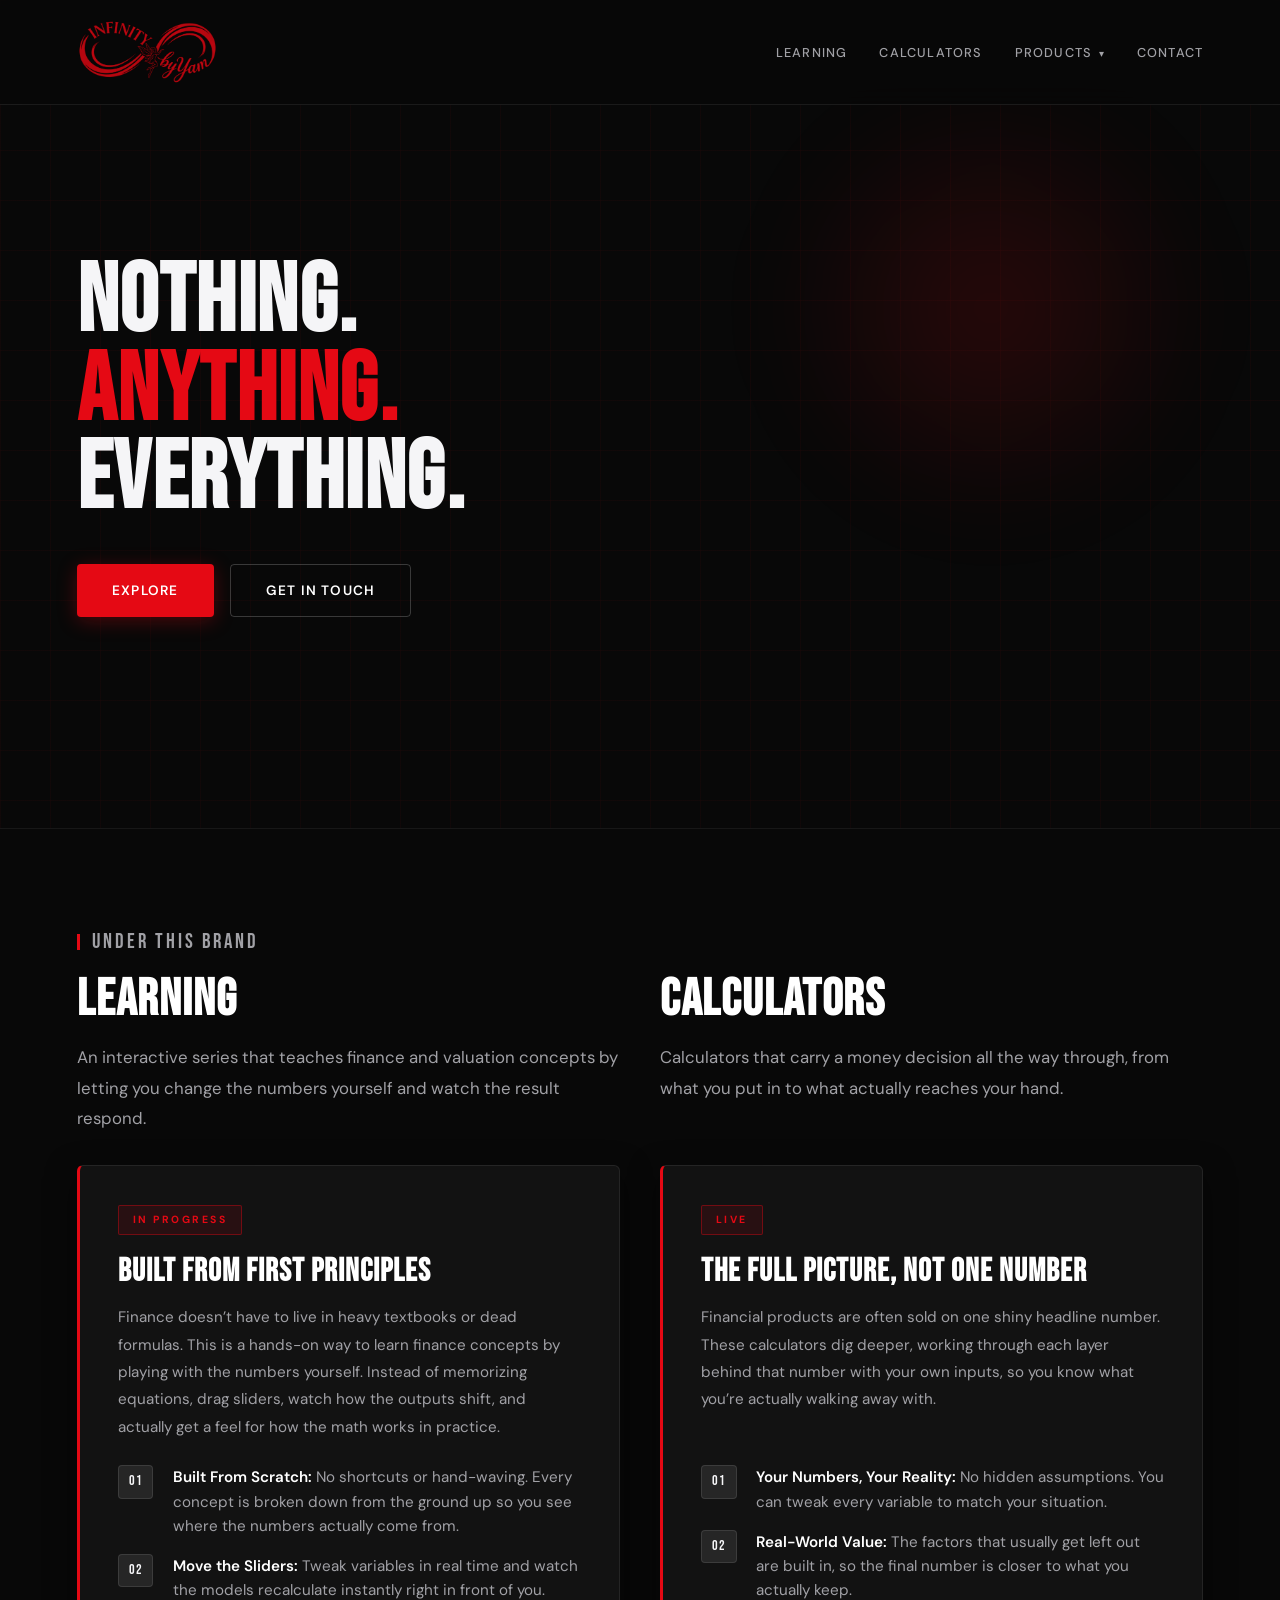
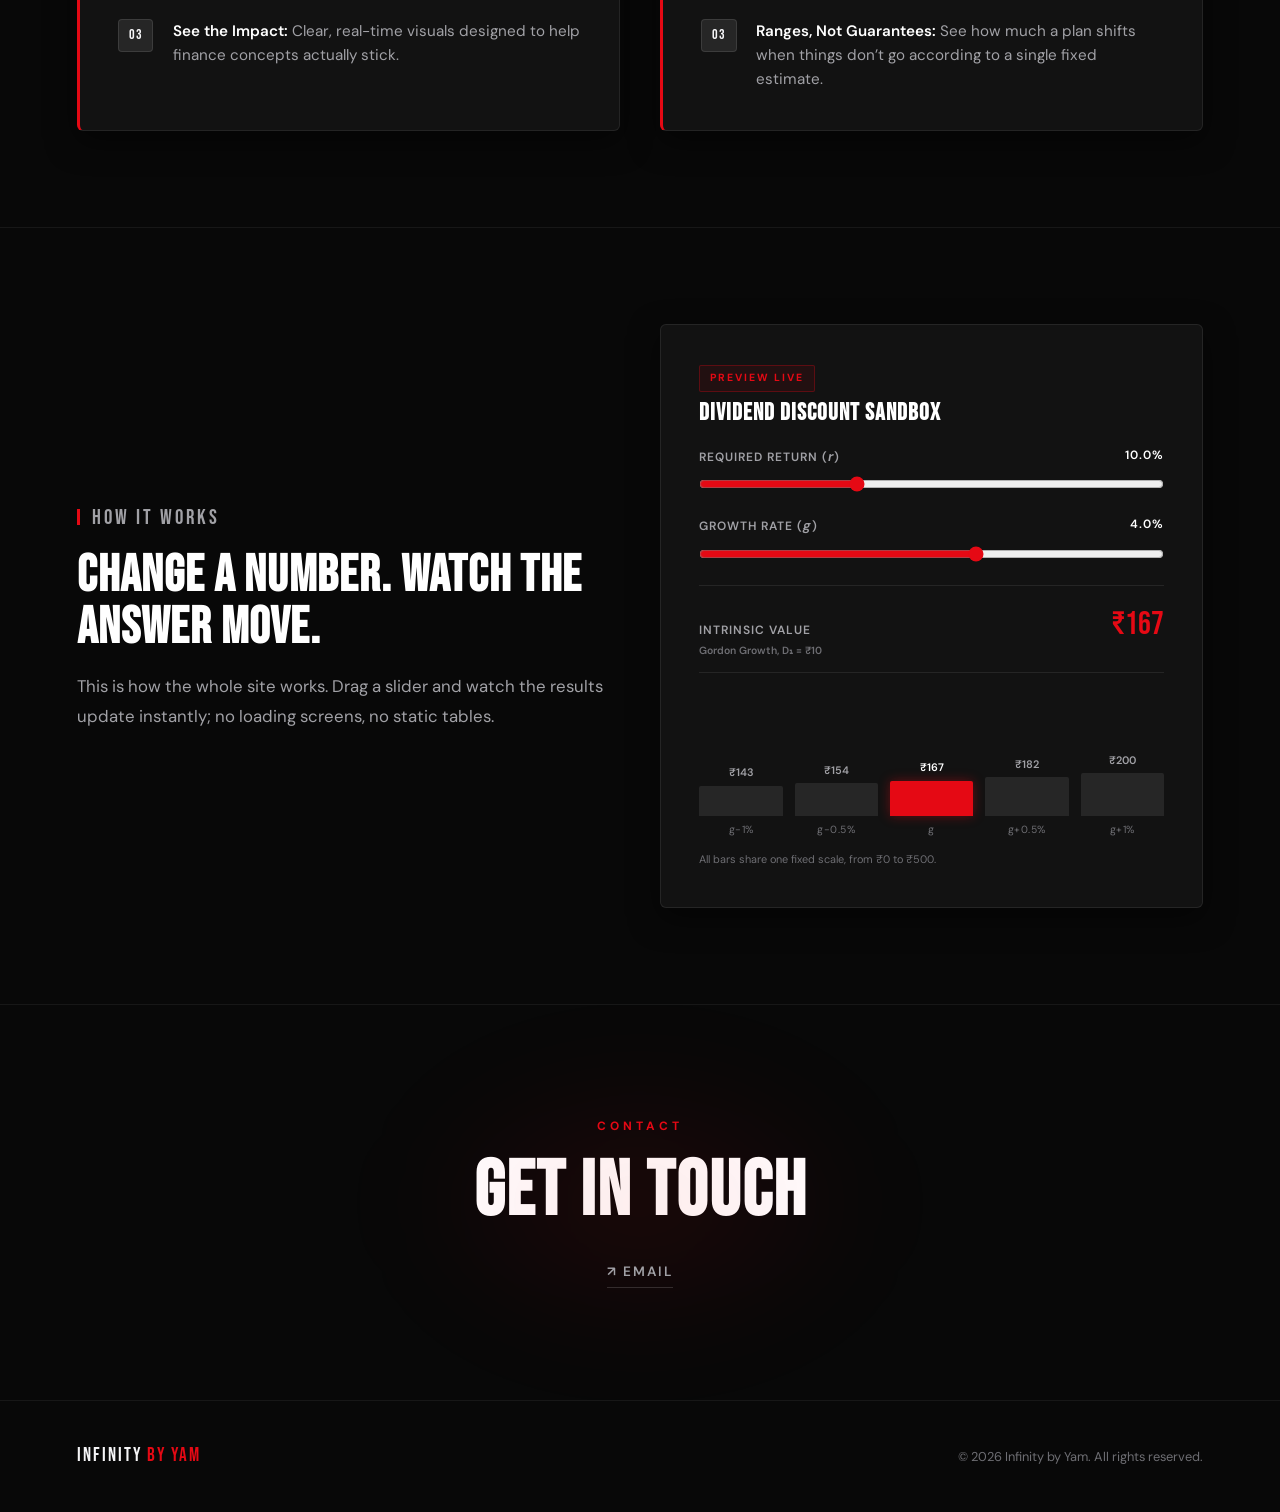
==== commit c5667f38: "Add files via upload" ====
--- a/index.html
+++ b/index.html
@@ -98,6 +98,90 @@
 
   .nav-links a:hover, .nav-links a:focus-visible { color: var(--text); }
 
+  /* ── PRODUCTS MENU (header only) ── */
+  .nav-links > li { position: relative; }
+
+  .nav-drop-btn {
+    background: none;
+    border: none;
+    padding: 0;
+    cursor: pointer;
+    color: var(--muted);
+    font-family: 'DM Sans', sans-serif;
+    font-size: 0.8rem;
+    font-weight: 500;
+    letter-spacing: 1.2px;
+    text-transform: uppercase;
+    line-height: inherit;
+    display: inline-flex;
+    align-items: center;
+    gap: 0.4rem;
+    transition: color 0.2s ease;
+  }
+
+  .nav-drop-btn:hover, .nav-drop-btn[aria-expanded="true"] { color: var(--text); }
+  .nav-drop-btn .caret { font-size: 0.6rem; transition: transform 0.2s ease; }
+  .nav-drop-btn[aria-expanded="true"] .caret { transform: rotate(180deg); }
+
+  .nav-menu {
+    display: none;
+    position: absolute;
+    top: calc(100% + 1.1rem);
+    right: 0;
+    min-width: 230px;
+    list-style: none;
+    background: var(--surface);
+    border: 1px solid rgba(255,255,255,0.08);
+    border-top: 2px solid var(--red);
+    border-radius: 4px;
+    padding: 0.4rem 0;
+    box-shadow: 0 10px 30px rgba(0,0,0,0.6);
+  }
+
+  .nav-menu.open { display: block; }
+
+  .nav-menu .item {
+    display: flex;
+    justify-content: space-between;
+    align-items: center;
+    gap: 1rem;
+    width: 100%;
+    padding: 0.75rem 1.1rem;
+    background: none;
+    border: none;
+    text-align: left;
+    color: var(--muted);
+    font-family: 'DM Sans', sans-serif;
+    font-size: 0.75rem;
+    font-weight: 500;
+    letter-spacing: 1.2px;
+    text-transform: uppercase;
+    cursor: pointer;
+    transition: color 0.2s ease;
+  }
+
+  .nav-menu button.item:hover, .nav-menu button.item[aria-expanded="true"] { color: var(--text); }
+  .nav-menu button.item .caret { font-size: 0.6rem; color: var(--red); transition: transform 0.2s ease; }
+  .nav-menu button.item[aria-expanded="true"] .caret { transform: rotate(90deg); }
+
+  /* Affiliated: shown, dimmed, not clickable */
+  .nav-menu .item.dim { color: var(--faint); opacity: 0.45; cursor: not-allowed; }
+
+  .nav-sub {
+    display: none;
+    list-style: none;
+    margin: 0 1.1rem 0.4rem;
+    border-left: 2px solid var(--red);
+  }
+
+  .nav-sub.open { display: block; }
+
+  .nav-sub a {
+    display: block;
+    padding: 0.55rem 0.9rem;
+    font-size: 0.75rem;
+  }
+
   /* ── HERO ── */
   .hero {
     min-height: 92vh;
@@ -563,11 +647,11 @@
 
   /* ── RESPONSIVE ── */
   @media (max-width: 768px) {
-    /* Logo and links stay on one row so the fixed header stays short */
+    /* Header matches the Learning page: logo centred, links centred under it */
     nav {
-      flex-wrap: wrap;
-      gap: 0.4rem 1rem;
-      padding: 0.75rem 5%;
+      flex-direction: column;
+      gap: 0.75rem;
+      padding: 1rem 5%;
     }
 
     .nav-logo-img { height: 48px; }
@@ -575,7 +659,7 @@
     .nav-links {
       gap: 1.25rem;
       flex-wrap: wrap;
-      justify-content: flex-end;
+      justify-content: center;
       row-gap: 0.3rem;
     }
 
@@ -585,25 +669,44 @@
       letter-spacing: 0.8px;
     }
 
-    /* Hero starts just below the header instead of a fixed large gap */
+    /* Products menu on phones: a full-width panel just under the header */
+    .nav-drop-btn { font-size: 0.72rem; letter-spacing: 0.8px; white-space: nowrap; }
+    .nav-links > li { position: static; }
+    .nav-menu { top: 100%; left: 5%; right: 5%; min-width: 0; }
+    .nav-menu .item, .nav-sub a { padding-top: 0.85rem; padding-bottom: 0.85rem; }
+
+    /* One side margin (5%) for every block, so all left edges line up */
+    .learning-section, footer { padding-left: 5%; padding-right: 5%; }
+
+    /* Hero: starts just below the header and is only as tall as its content */
     .hero {
-      padding: calc(var(--nav-h) + 3rem) 5% 4rem;
+      min-height: 0;
+      padding: calc(var(--nav-h) + 3rem) 5% 3.5rem;
     }
-
-    .contact-section {
-      padding: 4rem 5%;
-    }
+    .hero-stack { margin-bottom: 2rem; }
+
+    /* Tighter, even spacing between sections on phones */
+    .learning-section { padding-top: 3.5rem; padding-bottom: 3.5rem; }
+    .contact-section { padding: 3.5rem 5%; }
+
+    /* Text sized like the Learning page cards */
+    .learning-intro { font-size: 0.95rem; line-height: 1.65; }
+    .brand-col .learning-intro { margin-bottom: 1.5rem; }
+    .unified-text { font-size: 0.92rem; line-height: 1.65; }
+    .status-card h3 { margin-bottom: 0.75rem; }
+    .learning-points { gap: 0.85rem; }
+    .learning-points li { gap: 0.9rem; }
+    .learning-points li div { font-size: 0.9rem; line-height: 1.55; }
   }
 
   @media (max-width: 480px) {
-    nav { padding: 0.6rem 5%; gap: 0.3rem 0.75rem; }
-    .nav-logo-img { height: 36px; }
-    .nav-links { gap: 0.9rem; }
-    .nav-links a { font-size: 0.68rem; letter-spacing: 0.6px; }
-
     /* a little more room for text inside the cards on phones */
     .status-card, .sandbox-card { padding: 1.5rem 1.25rem; }
     .sandbox-bars { gap: 0.5rem; }
+
+    /* Hero buttons side by side at equal width */
+    .hero-btns { display: grid; grid-template-columns: 1fr 1fr; gap: 0.75rem; }
+    .hero-btns a { justify-content: center; padding: 0.9rem 0.75rem; white-space: nowrap; }
   }
 </style>
 </head>
@@ -618,6 +721,18 @@
   <ul class="nav-links">
     <li><a href="https://infinitybyyam.github.io/Learning/">Learning</a></li>
     <li><a href="https://infinitybyyam.github.io/Calculators/">Calculators</a></li>
+    <li>
+      <button class="nav-drop-btn" id="products-btn" type="button" aria-expanded="false" aria-controls="products-menu">Products <span class="caret">▾</span></button>
+      <ul class="nav-menu" id="products-menu">
+        <li>
+          <button class="item" id="nonaff-btn" type="button" aria-expanded="false" aria-controls="nonaff-sub">Non-affiliated <span class="caret">▸</span></button>
+          <ul class="nav-sub" id="nonaff-sub">
+            <li><a href="https://infinitybyyam.github.io/Products/credit_card.html">Credit Card</a></li>
+          </ul>
+        </li>
+        <li><span class="item dim" aria-disabled="true">Affiliated</span></li>
+      </ul>
+    </li>
     <li><a href="#contact">Contact</a></li>
   </ul>
 </nav>
@@ -801,5 +916,41 @@
   })();
 </script>
 
+<script>
+  // Products menu: tap or click to open; Non-affiliated opens Credit Card;
+  // Affiliated is shown dimmed and does nothing. Closes on outside tap or Esc.
+  (function () {
+    var btn = document.getElementById('products-btn');
+    var menu = document.getElementById('products-menu');
+    var subBtn = document.getElementById('nonaff-btn');
+    var sub = document.getElementById('nonaff-sub');
+
+    function setOpen(open) {
+      menu.classList.toggle('open', open);
+      btn.setAttribute('aria-expanded', open ? 'true' : 'false');
+      if (!open) {
+        sub.classList.remove('open');
+        subBtn.setAttribute('aria-expanded', 'false');
+      }
+    }
+
+    btn.addEventListener('click', function (e) {
+      e.stopPropagation();
+      setOpen(!menu.classList.contains('open'));
+    });
+
+    subBtn.addEventListener('click', function (e) {
+      e.stopPropagation();
+      var open = !sub.classList.contains('open');
+      sub.classList.toggle('open', open);
+      subBtn.setAttribute('aria-expanded', open ? 'true' : 'false');
+    });
+
+    menu.addEventListener('click', function (e) { e.stopPropagation(); });
+    document.addEventListener('click', function () { setOpen(false); });
+    document.addEventListener('keydown', function (e) { if (e.key === 'Escape') setOpen(false); });
+  })();
+</script>
+
 </body>
 </html>
